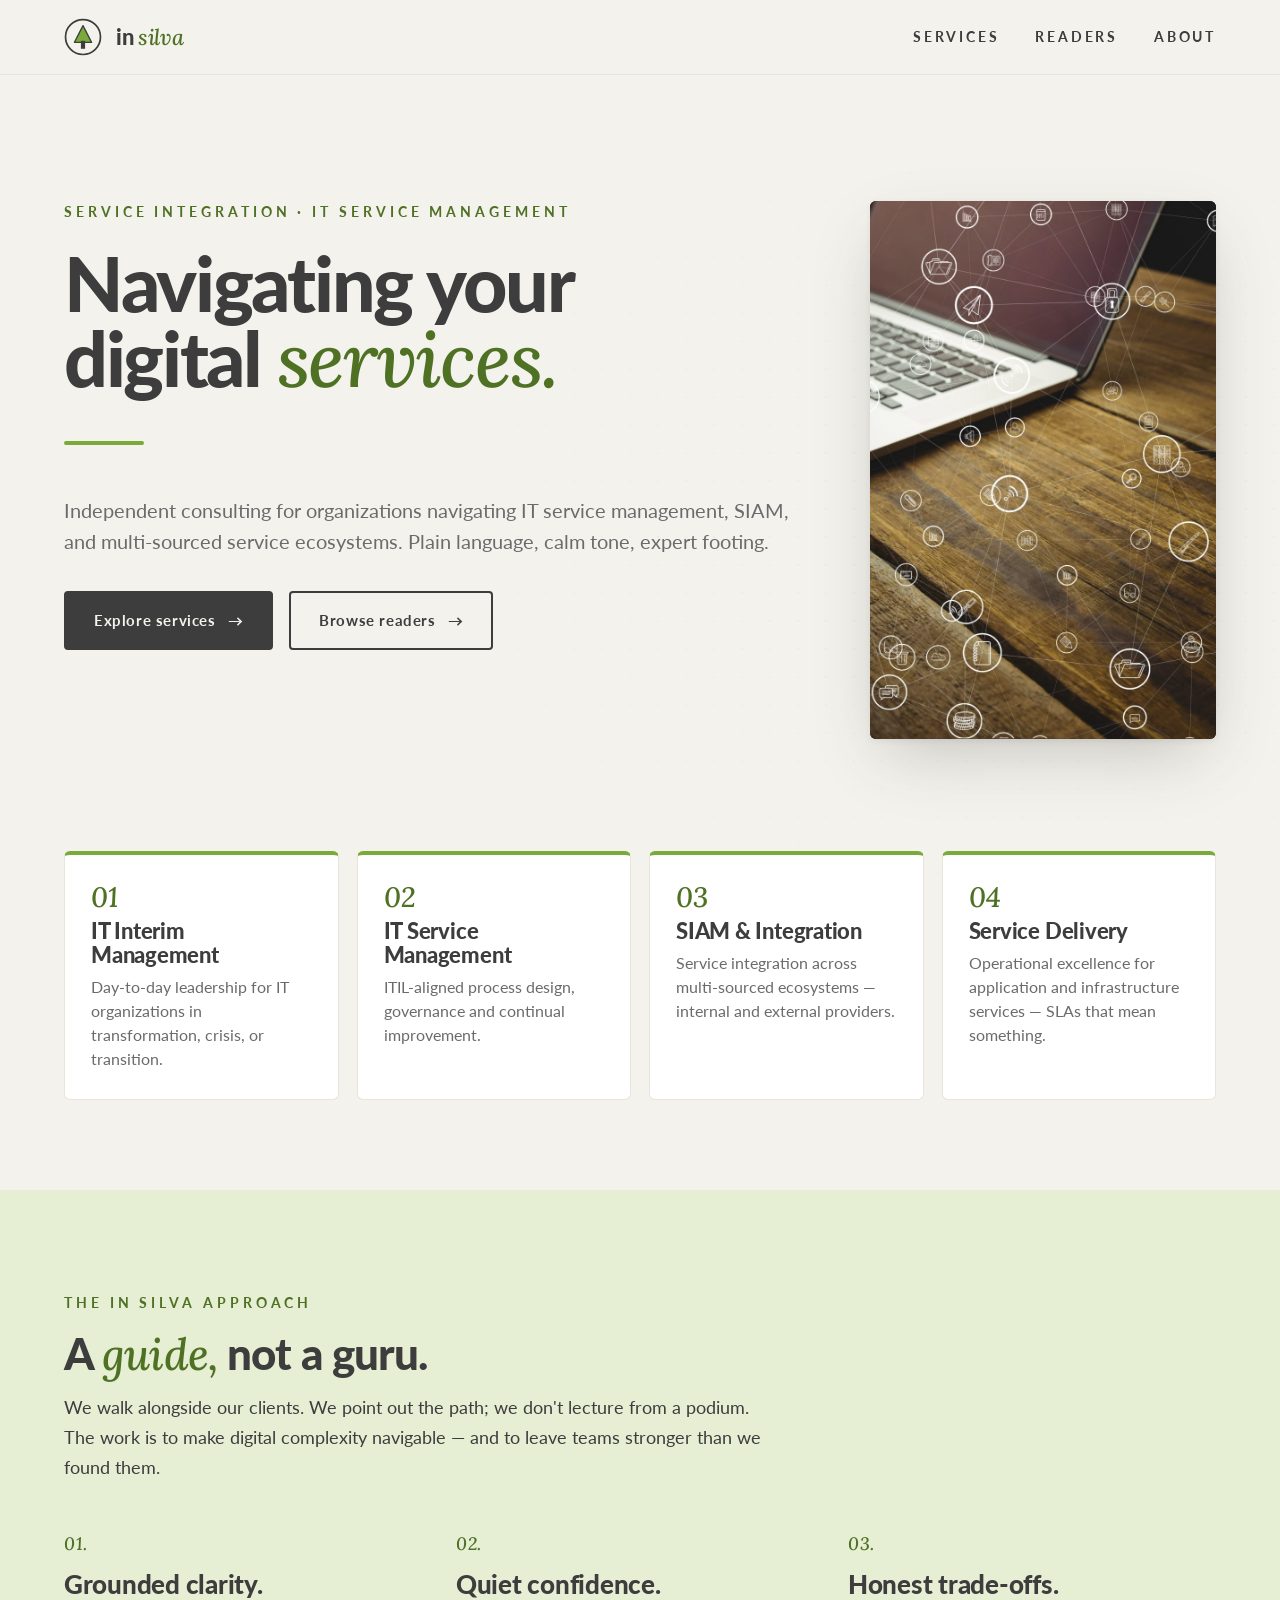
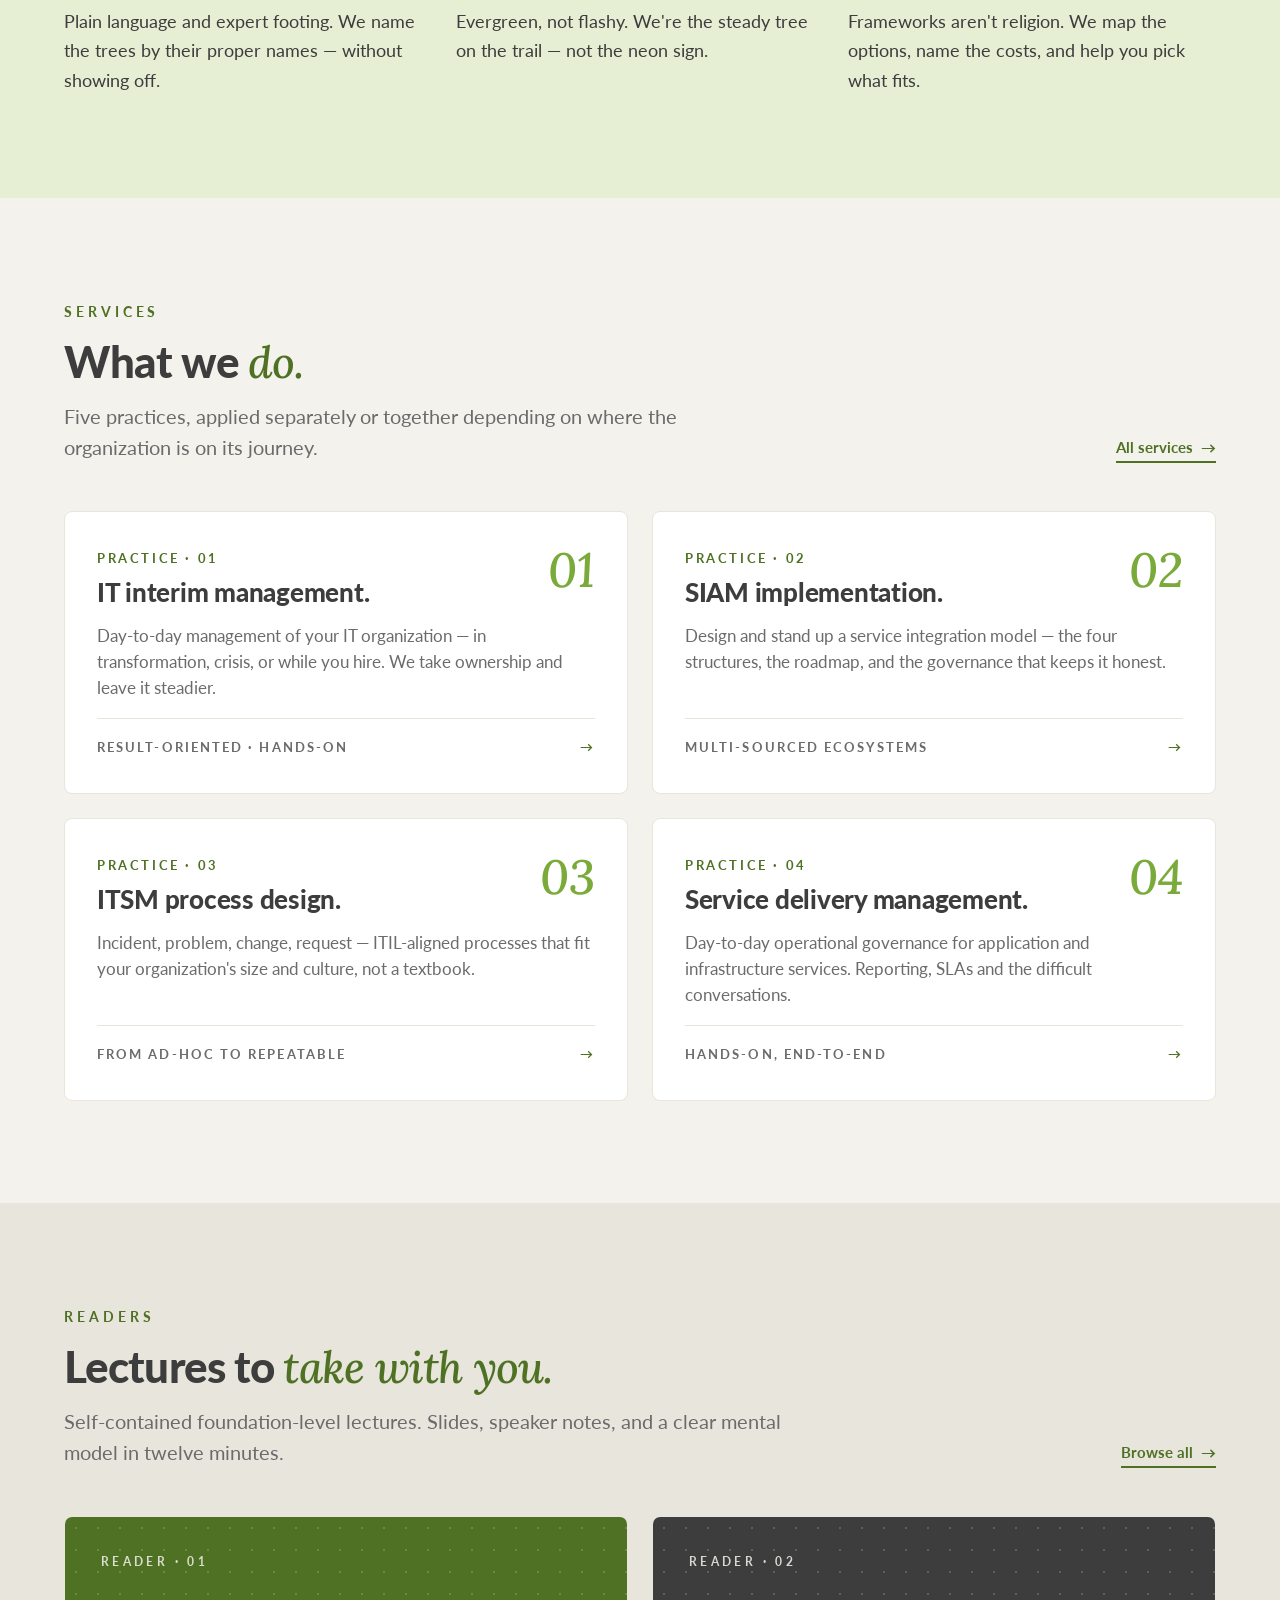
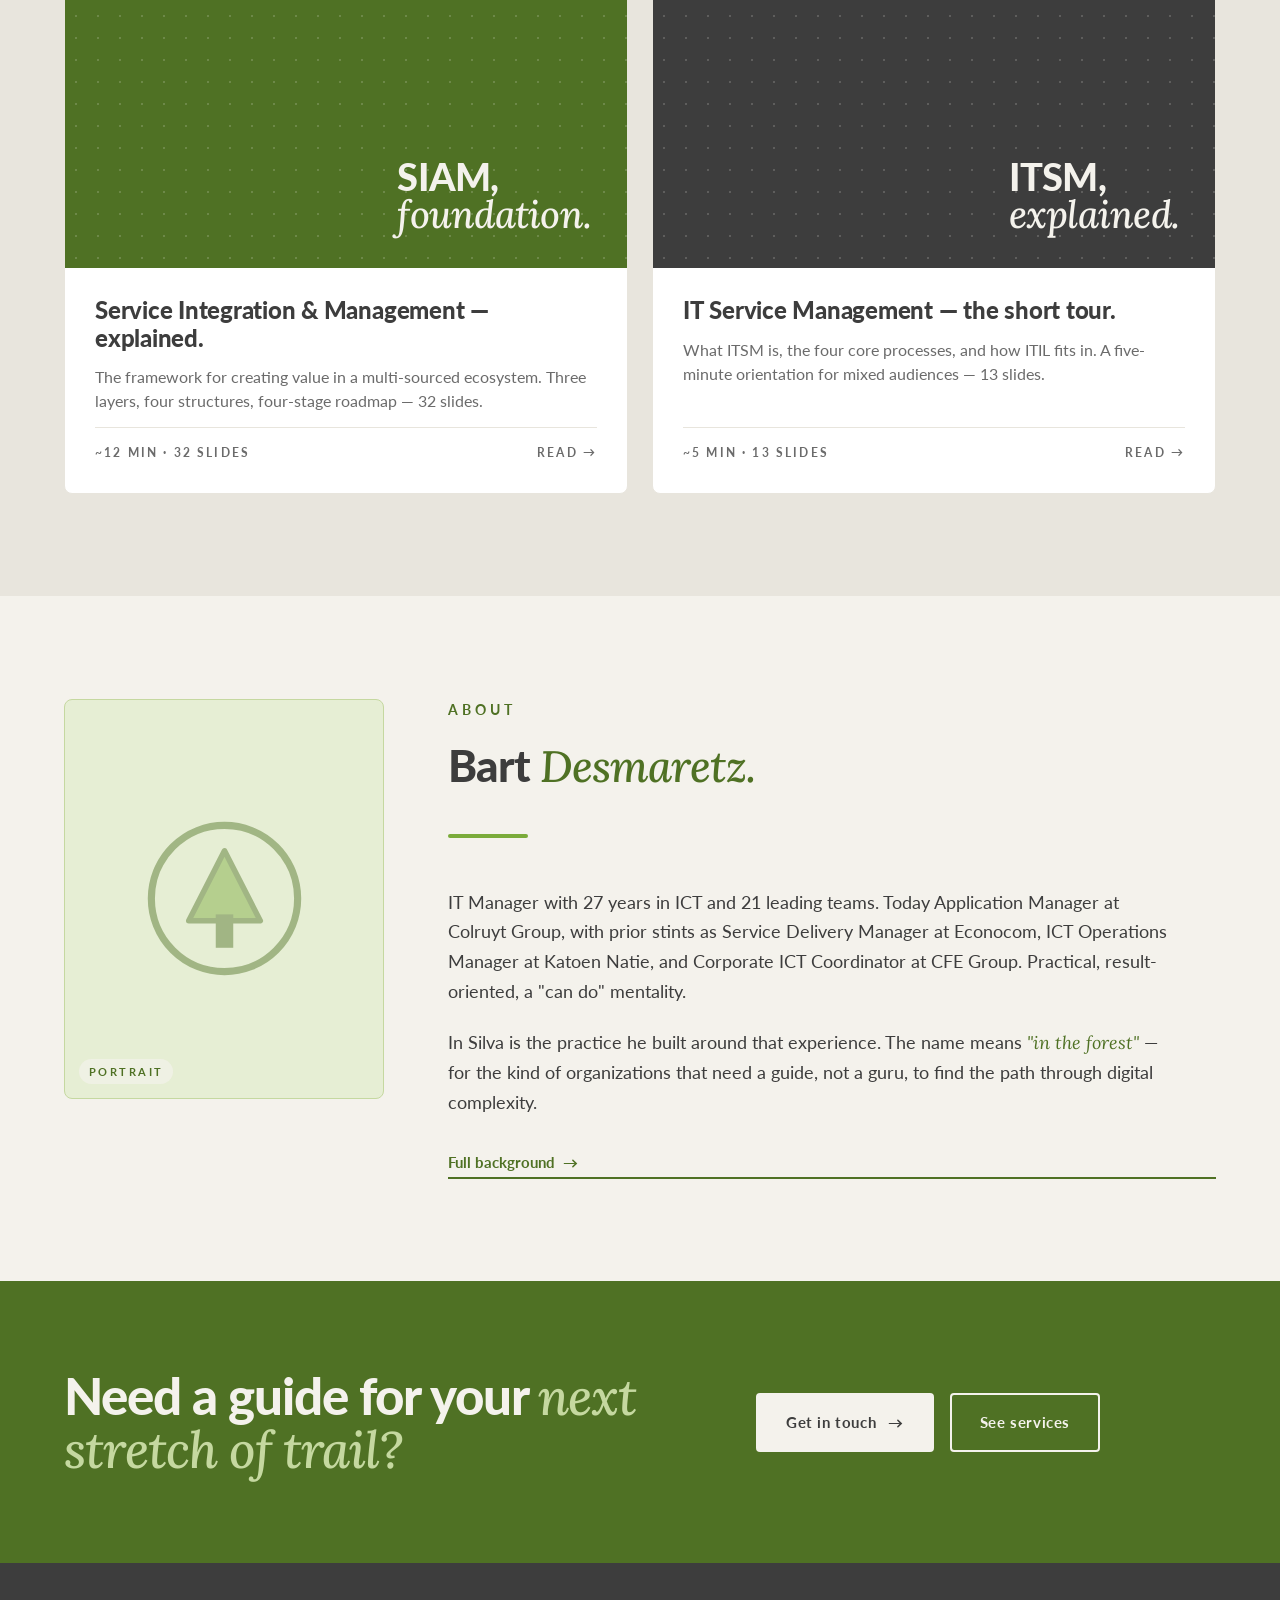
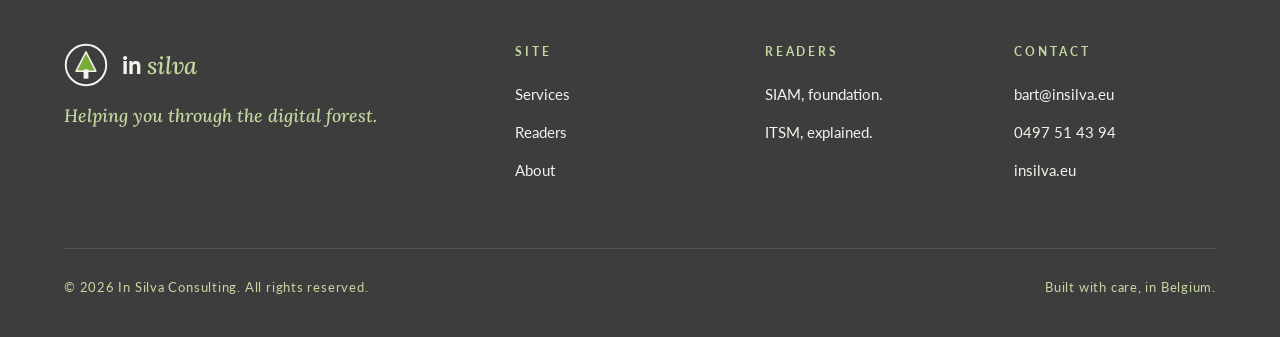
==== index.html @ cba5ab32 "Add files via upload basic release 19052026" ====
<!doctype html>
<html lang="en">
<head>
<meta charset="utf-8" />
<title>In Silva Consulting — Through the digital forest.</title>
<meta name="viewport" content="width=device-width, initial-scale=1" />
<meta name="description" content="In Silva Consulting — independent consulting for IT service management, SIAM, and multi-sourced service ecosystems." />
<link rel="preconnect" href="https://fonts.googleapis.com">
<link rel="preconnect" href="https://fonts.gstatic.com" crossorigin>
<link href="https://fonts.googleapis.com/css2?family=Lato:ital,wght@0,300;0,400;0,700;0,900;1,400;1,700&family=Lora:ital,wght@0,400;0,500;0,600;1,400;1,500&display=swap" rel="stylesheet">
<link rel="stylesheet" href="site.css">
</head>
<body>

<!-- ───────── NAV ───────── -->
<nav class="nav">
  <div class="nav__inner">
    <a class="nav__brand" href="index.html">
      <svg class="nav__mark" viewBox="0 0 200 200" aria-hidden="true">
        <circle cx="100" cy="100" r="92" fill="none" stroke="currentColor" stroke-width="9"/>
        <polygon points="100,40 145,128 55,128" fill="#7AAB3A" stroke="currentColor" stroke-width="7" stroke-linejoin="round"/>
        <rect x="89" y="120" width="22" height="42" fill="currentColor"/>
      </svg>
      <div class="nav__name">in <em>silva</em></div>
    </a>
    <div class="nav__menu">
      <a href="services.html">Services</a>
      <a href="readers.html">Readers</a>
      <a href="about.html">About</a>
    </div>
  </div>
</nav>

<!-- ───────── HERO ───────── -->
<header class="hero hero--dot">
  <div class="hero__inner">
    <div class="hero__lead">
      <div class="hero__copy">
        <div class="eyebrow">Service Integration · IT Service Management</div>
        <h1 class="display">Navigating your<br/>digital <em>services.</em></h1>
        <div class="rule"></div>
        <p class="lead">Independent consulting for organizations navigating IT service management, SIAM, and multi-sourced service ecosystems. Plain language, calm tone, expert footing.</p>
        <div class="hero__cta">
          <a class="btn" href="services.html">Explore services <span class="arrow">→</span></a>
          <a class="btn btn--ghost" href="readers.html">Browse readers <span class="arrow">→</span></a>
        </div>
      </div>
      <figure class="hero__art" aria-label="A connected web of digital services around a laptop">
        <img src="hero-digital.jpg" alt="A laptop on a wooden desk surrounded by a network of digital service icons" loading="eager" />
      </figure>
    </div>

    <!-- Key competences banner -->
    <div class="competences" aria-label="Key competences">
      <div class="competence">
        <div class="competence__n">01</div>
        <div class="competence__name">IT Interim Management</div>
        <div class="competence__desc">Day-to-day leadership for IT organizations in transformation, crisis, or transition.</div>
      </div>
      <div class="competence">
        <div class="competence__n">02</div>
        <div class="competence__name">IT Service Management</div>
        <div class="competence__desc">ITIL-aligned process design, governance and continual improvement.</div>
      </div>
      <div class="competence">
        <div class="competence__n">03</div>
        <div class="competence__name">SIAM &amp; Integration</div>
        <div class="competence__desc">Service integration across multi-sourced ecosystems — internal and external providers.</div>
      </div>
      <div class="competence">
        <div class="competence__n">04</div>
        <div class="competence__name">Service Delivery</div>
        <div class="competence__desc">Operational excellence for application and infrastructure services — SLAs that mean something.</div>
      </div>
    </div>
  </div>
</header>

<!-- ───────── ESSENCE ───────── -->
<section class="section section--mist">
  <div class="wrap">
    <div class="section__head">
      <div class="section__head-text">
        <div class="eyebrow">The In Silva approach</div>
        <h2 class="title">A <em>guide,</em> not a guru.</h2>
        <p class="body">We walk alongside our clients. We point out the path; we don't lecture from a podium. The work is to make digital complexity navigable — and to leave teams stronger than we found them.</p>
      </div>
    </div>
    <div class="grid-3">
      <div>
        <div class="section-num">01.</div>
        <h3 class="card__title" style="margin-top: 12px;">Grounded clarity.</h3>
        <p class="body" style="margin-top: 8px;">Plain language and expert footing. We name the trees by their proper names — without showing off.</p>
      </div>
      <div>
        <div class="section-num">02.</div>
        <h3 class="card__title" style="margin-top: 12px;">Quiet confidence.</h3>
        <p class="body" style="margin-top: 8px;">Evergreen, not flashy. We're the steady tree on the trail — not the neon sign.</p>
      </div>
      <div>
        <div class="section-num">03.</div>
        <h3 class="card__title" style="margin-top: 12px;">Honest trade-offs.</h3>
        <p class="body" style="margin-top: 8px;">Frameworks aren't religion. We map the options, name the costs, and help you pick what fits.</p>
      </div>
    </div>
  </div>
</section>

<!-- ───────── SERVICES PREVIEW ───────── -->
<section class="section">
  <div class="wrap">
    <div class="section__head">
      <div class="section__head-text">
        <div class="eyebrow">Services</div>
        <h2 class="title">What we <em>do.</em></h2>
        <p class="lead">Five practices, applied separately or together depending on where the organization is on its journey.</p>
      </div>
      <a class="text-link" href="services.html">All services <span class="arrow">→</span></a>
    </div>
    <div class="grid-2">
      <a class="card" href="services.html#interim">
        <div class="card__top">
          <div>
            <div class="card__kicker">Practice · 01</div>
            <h3 class="card__title" style="margin-top: 10px;">IT interim management.</h3>
          </div>
          <div class="card__num">01</div>
        </div>
        <p class="card__body">Day-to-day management of your IT organization — in transformation, crisis, or while you hire. We take ownership and leave it steadier.</p>
        <div class="card__meta">Result-oriented · hands-on <span class="arrow">→</span></div>
      </a>
      <a class="card" href="services.html#siam">
        <div class="card__top">
          <div>
            <div class="card__kicker">Practice · 02</div>
            <h3 class="card__title" style="margin-top: 10px;">SIAM implementation.</h3>
          </div>
          <div class="card__num">02</div>
        </div>
        <p class="card__body">Design and stand up a service integration model — the four structures, the roadmap, and the governance that keeps it honest.</p>
        <div class="card__meta">Multi-sourced ecosystems <span class="arrow">→</span></div>
      </a>
      <a class="card" href="services.html#itsm">
        <div class="card__top">
          <div>
            <div class="card__kicker">Practice · 03</div>
            <h3 class="card__title" style="margin-top: 10px;">ITSM process design.</h3>
          </div>
          <div class="card__num">03</div>
        </div>
        <p class="card__body">Incident, problem, change, request — ITIL-aligned processes that fit your organization's size and culture, not a textbook.</p>
        <div class="card__meta">From ad-hoc to repeatable <span class="arrow">→</span></div>
      </a>
      <a class="card" href="services.html#delivery">
        <div class="card__top">
          <div>
            <div class="card__kicker">Practice · 04</div>
            <h3 class="card__title" style="margin-top: 10px;">Service delivery management.</h3>
          </div>
          <div class="card__num">04</div>
        </div>
        <p class="card__body">Day-to-day operational governance for application and infrastructure services. Reporting, SLAs and the difficult conversations.</p>
        <div class="card__meta">Hands-on, end-to-end <span class="arrow">→</span></div>
      </a>
    </div>
  </div>
</section>

<!-- ───────── READERS PREVIEW ───────── -->
<section class="section section--paper-deep">
  <div class="wrap">
    <div class="section__head">
      <div class="section__head-text">
        <div class="eyebrow">Readers</div>
        <h2 class="title">Lectures to <em>take with you.</em></h2>
        <p class="lead">Self-contained foundation-level lectures. Slides, speaker notes, and a clear mental model in twelve minutes.</p>
      </div>
      <a class="text-link" href="readers.html">Browse all <span class="arrow">→</span></a>
    </div>
    <div class="grid-2">
      <a class="reader" href="reader.html?id=siam-foundation">
        <div class="reader__cover reader__cover--green reader__cover--dot">
          <div class="reader__cover-inner">
            <div class="reader__cover-kicker">Reader · 01</div>
            <h3>SIAM,<br/><em>foundation.</em></h3>
          </div>
        </div>
        <div class="reader__body">
          <h4>Service Integration &amp; Management — explained.</h4>
          <p>The framework for creating value in a multi-sourced ecosystem. Three layers, four structures, four-stage roadmap — 32 slides.</p>
          <div class="reader__meta"><span>~12 min · 32 slides</span><span>Read →</span></div>
        </div>
      </a>
      <a class="reader" href="reader.html?id=itsm-explained">
        <div class="reader__cover reader__cover--charcoal reader__cover--dot">
          <div class="reader__cover-inner">
            <div class="reader__cover-kicker">Reader · 02</div>
            <h3>ITSM,<br/><em>explained.</em></h3>
          </div>
        </div>
        <div class="reader__body">
          <h4>IT Service Management — the short tour.</h4>
          <p>What ITSM is, the four core processes, and how ITIL fits in. A five-minute orientation for mixed audiences — 13 slides.</p>
          <div class="reader__meta"><span>~5 min · 13 slides</span><span>Read →</span></div>
        </div>
      </a>
    </div>
  </div>
</section>

<!-- ───────── ABOUT PREVIEW ───────── -->
<section class="section">
  <div class="wrap">
    <div class="bio">
      <div class="bio__portrait" aria-hidden="true">
        <svg viewBox="0 0 200 200">
          <circle cx="100" cy="100" r="92" fill="none" stroke="currentColor" stroke-width="9"/>
          <polygon points="100,40 145,128 55,128" fill="#7AAB3A" stroke="currentColor" stroke-width="7" stroke-linejoin="round"/>
          <rect x="89" y="120" width="22" height="42" fill="currentColor"/>
        </svg>
      </div>
      <div class="bio__body">
        <div class="eyebrow">About</div>
        <h2 class="title">Bart <em>Desmaretz.</em></h2>
        <div class="rule"></div>
        <p>IT Manager with 27 years in ICT and 21 leading teams. Today Application Manager at Colruyt Group, with prior stints as Service Delivery Manager at Econocom, ICT Operations Manager at Katoen Natie, and Corporate ICT Coordinator at CFE Group. Practical, result-oriented, a "can do" mentality.</p>
        <p>In Silva is the practice he built around that experience. The name means <em style="font-family:var(--serif);font-style:italic;color:var(--green-deep);">"in the forest"</em> — for the kind of organizations that need a guide, not a guru, to find the path through digital complexity.</p>
        <a class="text-link" href="about.html" style="margin-top: 12px;">Full background <span class="arrow">→</span></a>
      </div>
    </div>
  </div>
</section>

<!-- ───────── CTA STRIP ───────── -->
<section class="cta-strip">
  <div class="cta-strip__inner">
    <h2>Need a guide for your <em>next stretch of trail?</em></h2>
    <div class="cta-strip__actions">
      <a class="btn" href="mailto:bart@insilva.eu">Get in touch <span class="arrow">→</span></a>
      <a class="btn btn--ghost" href="services.html">See services</a>
    </div>
  </div>
</section>

<!-- ───────── FOOTER ───────── -->
<footer class="footer">
  <div class="wrap">
    <div class="footer__top">
      <div class="footer__brand">
        <div class="footer__brand-mark">
          <svg viewBox="0 0 200 200" aria-hidden="true">
            <circle cx="100" cy="100" r="92" fill="none" stroke="currentColor" stroke-width="9"/>
            <polygon points="100,40 145,128 55,128" fill="#7AAB3A" stroke="currentColor" stroke-width="7" stroke-linejoin="round"/>
            <rect x="89" y="120" width="22" height="42" fill="currentColor"/>
          </svg>
          <div class="footer__brand-name">in <em>silva</em></div>
        </div>
        <p class="footer__tagline">Helping you through the digital forest.</p>
      </div>
      <div>
        <h4>Site</h4>
        <ul>
          <li><a href="services.html">Services</a></li>
          <li><a href="readers.html">Readers</a></li>
          <li><a href="about.html">About</a></li>
        </ul>
      </div>
      <div>
        <h4>Readers</h4>
        <ul>
          <li><a href="reader.html?id=siam-foundation">SIAM, foundation.</a></li>
          <li><a href="reader.html?id=itsm-explained">ITSM, explained.</a></li>
        </ul>
      </div>
      <div>
        <h4>Contact</h4>
        <ul>
          <li><a href="mailto:bart@insilva.eu">bart@insilva.eu</a></li>
          <li><a href="tel:+32497514394">0497 51 43 94</a></li>
          <li><a href="https://insilva.eu">insilva.eu</a></li>
        </ul>
      </div>
    </div>
    <div class="footer__bottom">
      <div>© 2026 In Silva Consulting. All rights reserved.</div>
      <div>Built with care, in Belgium.</div>
    </div>
  </div>
</footer>

<script>
  // mark active nav link
  (function(){
    const path = location.pathname.split('/').pop() || 'index.html';
    document.querySelectorAll('.nav__menu a').forEach(a => {
      if (a.getAttribute('href') === path) a.classList.add('is-active');
    });
  })();
</script>

</body>
</html>
---- site.css ----
/* ─────────────────────────────────────────────────────────
   In Silva Consulting · site styles
   Shared across index.html, services.html, readers.html, about.html
   ───────────────────────────────────────────────────────── */

:root {
  --green:        #7AAB3A;
  --green-deep:   #4F7124;
  --green-soft:   #C5D8A0;
  --green-mist:   #E6EED4;
  --charcoal:     #3D3D3D;
  --charcoal-2:   #6B6B6B;
  --paper:        #F4F2EC;
  --paper-deep:   #E8E5DD;
  --white:        #FFFFFF;
  --red:          #B73E2E;

  --sans: 'Lato', system-ui, -apple-system, sans-serif;
  --serif: 'Lora', Georgia, serif;

  --max:    1320px;
  --pad-x:  clamp(24px, 5vw, 80px);
}

* { box-sizing: border-box; }
html { scroll-behavior: smooth; }
body {
  margin: 0;
  font-family: var(--sans);
  color: var(--charcoal);
  background: var(--paper);
  font-size: 18px;
  line-height: 1.55;
  -webkit-font-smoothing: antialiased;
  text-rendering: optimizeLegibility;
}
h1, h2, h3, h4, p, ul { margin: 0; padding: 0; }
ul { list-style: none; }
a { color: var(--green-deep); text-decoration: none; transition: color 0.2s; }
a:hover { color: var(--green); }
img { max-width: 100%; height: auto; }

/* ── Layout helpers ──────────────────────────────────── */
.wrap {
  max-width: var(--max);
  margin: 0 auto;
  padding: 0 var(--pad-x);
}
.section { padding: clamp(60px, 8vw, 120px) 0; }
.section--paper-deep { background: var(--paper-deep); }
.section--mist { background: var(--green-mist); }
.section--charcoal { background: var(--charcoal); color: var(--paper); }
.section--green { background: var(--green-deep); color: var(--paper); }
.section--charcoal a, .section--green a { color: var(--green-soft); }
.section--charcoal a:hover, .section--green a:hover { color: var(--white); }

/* ── Navigation ──────────────────────────────────────── */
.nav {
  position: sticky;
  top: 0;
  z-index: 100;
  background: rgba(244, 242, 236, 0.92);
  backdrop-filter: saturate(140%) blur(12px);
  -webkit-backdrop-filter: saturate(140%) blur(12px);
  border-bottom: 1px solid var(--paper-deep);
}
.nav__inner {
  max-width: var(--max);
  margin: 0 auto;
  padding: 18px var(--pad-x);
  display: flex;
  align-items: center;
  justify-content: space-between;
  gap: 32px;
}
.nav__brand {
  display: flex;
  align-items: center;
  gap: 14px;
  color: var(--charcoal);
}
.nav__brand:hover { color: var(--charcoal); }
.nav__mark { width: 38px; height: 38px; flex: none; color: var(--charcoal); }
.nav__name {
  font-size: 22px;
  font-weight: 900;
  letter-spacing: -0.015em;
  line-height: 1;
}
.nav__name em {
  font-family: var(--serif);
  font-style: italic;
  font-weight: 500;
  color: var(--green-deep);
}
.nav__menu {
  display: flex;
  gap: 36px;
  align-items: center;
}
.nav__menu a {
  font-size: 14px;
  font-weight: 700;
  letter-spacing: 0.2em;
  text-transform: uppercase;
  color: var(--charcoal);
  position: relative;
  padding: 6px 0;
}
.nav__menu a:hover { color: var(--green-deep); }
.nav__menu a.is-active::after {
  content: '';
  position: absolute;
  left: 0; right: 0; bottom: 0;
  height: 2px;
  background: var(--green);
}

/* Mobile nav */
@media (max-width: 760px) {
  .nav__menu { gap: 18px; }
  .nav__menu a { font-size: 12px; letter-spacing: 0.15em; }
  .nav__name { font-size: 18px; }
}
@media (max-width: 460px) {
  .nav__inner { padding: 14px var(--pad-x); gap: 16px; }
  .nav__menu { gap: 14px; }
  .nav__menu a { font-size: 11px; letter-spacing: 0.12em; padding: 4px 0; }
  .nav__mark { width: 30px; height: 30px; }
  .nav__brand { gap: 10px; }
  .nav__name { font-size: 15px; }
}

/* General small-screen tightening */
@media (max-width: 560px) {
  :root { --pad-x: 20px; }
  .section { padding: 56px 0; }
  .page-head { padding: 64px 0 36px; }
  .hero { padding: 64px 0 56px; }
  .section__head { margin-bottom: 32px; gap: 18px; }
  .grid-2, .grid-3, .grid-4 { gap: 18px; }
  .competences { margin-top: 36px; }
  .competence { padding: 22px 20px; }
  .competence__name { font-size: 20px; }
  .card { padding: 26px 22px; }
  .card__title { font-size: 22px; }
  .reader__cover { padding: 24px; }
  .reader__cover h3 { font-size: 30px; }
  .reader__body { padding: 22px; }
  .reader__body h4 { font-size: 20px; }
  .footer { padding: 56px 0 32px; }
  .footer__top { gap: 28px; margin-bottom: 40px; }
  .cta-strip__inner { gap: 28px; }
  .service-row { padding: 28px 0; gap: 16px; }
  .service-row__num { font-size: 44px; }
  .service-row h3 { font-size: 24px; }
  .service-row p { font-size: 16px; }
  .service-row ul li { font-size: 14px; }
  .career li { padding: 24px 0; }
  .career__role { font-size: 20px; }
  .career__date { font-size: 18px; }
  .career li p { font-size: 15px; }
  .cert-list li { font-size: 15px; }
  .chips { gap: 8px; }
  .chip { padding: 8px 14px; font-size: 13px; }
  .fact-list { gap: 18px; }
  .fact dd { font-size: 16px; }
  .btn { padding: 12px 20px; font-size: 14px; }
  .bio { gap: 24px; }
  .bio__portrait { aspect-ratio: 16/10; }
  .bio__body p { font-size: 16px; }
}

/* ── Type ────────────────────────────────────────────── */
.eyebrow {
  font-size: 14px;
  letter-spacing: 0.28em;
  text-transform: uppercase;
  font-weight: 700;
  color: var(--green-deep);
}
.section--charcoal .eyebrow,
.section--green .eyebrow { color: var(--green-soft); }

.display {
  font-family: var(--sans);
  font-size: clamp(40px, 6vw, 88px);
  font-weight: 900;
  line-height: 0.98;
  letter-spacing: -0.03em;
  color: var(--charcoal);
}
.section--charcoal .display,
.section--green .display { color: var(--paper); }
.display em {
  font-family: var(--serif);
  font-style: italic;
  font-weight: 500;
  color: var(--green-deep);
  letter-spacing: -0.015em;
}
.section--charcoal .display em,
.section--green .display em { color: var(--green-soft); }

.title {
  font-size: clamp(30px, 3.6vw, 44px);
  font-weight: 900;
  line-height: 1.05;
  letter-spacing: -0.02em;
  color: var(--charcoal);
}
.title em {
  font-family: var(--serif);
  font-style: italic;
  font-weight: 500;
  color: var(--green-deep);
}
.section--charcoal .title,
.section--green .title { color: var(--paper); }
.section--charcoal .title em,
.section--green .title em { color: var(--green-soft); }

.lead {
  font-size: clamp(20px, 1.6vw, 26px);
  line-height: 1.5;
  color: var(--charcoal-2);
  max-width: 780px;
  font-weight: 400;
}
.section--charcoal .lead,
.section--green .lead { color: var(--green-soft); }

.body {
  font-size: 18px;
  line-height: 1.65;
  max-width: 700px;
  color: var(--charcoal);
}

.quote {
  font-family: var(--serif);
  font-style: italic;
  font-weight: 500;
  font-size: clamp(24px, 2.4vw, 36px);
  line-height: 1.32;
  color: var(--green-deep);
  max-width: 880px;
}
.section--charcoal .quote,
.section--green .quote { color: var(--green-soft); }

.rule {
  width: 80px;
  height: 4px;
  background: var(--green);
  border-radius: 999px;
  margin: 22px 0 28px;
}
.section--charcoal .rule,
.section--green .rule { background: var(--green-soft); }

.section-num {
  font-family: var(--serif);
  font-style: italic;
  font-weight: 500;
  font-size: 18px;
  color: var(--green-deep);
  letter-spacing: 0.04em;
}

/* ── Buttons & links ─────────────────────────────────── */
.btn {
  display: inline-flex;
  align-items: center;
  gap: 12px;
  padding: 16px 28px;
  background: var(--charcoal);
  color: var(--paper);
  border-radius: 4px;
  font-weight: 700;
  font-size: 15px;
  letter-spacing: 0.04em;
  border: 2px solid var(--charcoal);
  transition: all 0.18s;
  cursor: pointer;
}
.btn:hover {
  background: var(--green-deep);
  border-color: var(--green-deep);
  color: var(--paper);
}
.btn--ghost {
  background: transparent;
  color: var(--charcoal);
}
.btn--ghost:hover {
  background: var(--charcoal);
  color: var(--paper);
}
.btn--green {
  background: var(--green);
  border-color: var(--green);
}
.btn--green:hover {
  background: var(--green-deep);
  border-color: var(--green-deep);
}
.btn .arrow { display: inline-block; transition: transform 0.18s; }
.btn:hover .arrow { transform: translateX(4px); }

.text-link {
  display: inline-flex;
  align-items: center;
  gap: 8px;
  font-weight: 700;
  font-size: 15px;
  color: var(--green-deep);
  border-bottom: 2px solid currentColor;
  padding-bottom: 2px;
}
.text-link:hover { color: var(--green); }
.text-link .arrow { transition: transform 0.18s; }
.text-link:hover .arrow { transform: translateX(4px); }

/* ── Hero ────────────────────────────────────────────── */
.hero {
  position: relative;
  padding: clamp(80px, 14vh, 160px) 0 clamp(60px, 10vh, 120px);
  overflow: hidden;
}
.hero--dot::before {
  content: '';
  position: absolute;
  inset: 0;
  background-image: radial-gradient(circle, var(--paper-deep) 1.4px, transparent 1.4px);
  background-size: 28px 28px;
  -webkit-mask-image: radial-gradient(ellipse at 80% 40%, black 10%, transparent 65%);
          mask-image: radial-gradient(ellipse at 80% 40%, black 10%, transparent 65%);
  opacity: 0.5;
  pointer-events: none;
}
.hero__inner {
  position: relative;
  max-width: var(--max);
  margin: 0 auto;
  padding: 0 var(--pad-x);
  display: grid;
  grid-template-columns: 1fr;
  gap: 56px;
  align-items: center;
}
.hero__lead {
  display: grid;
  grid-template-columns: minmax(0, 1fr) clamp(280px, 30%, 380px);
  gap: clamp(40px, 5vw, 80px);
  align-items: stretch;
}
@media (max-width: 800px) {
  .hero__lead { grid-template-columns: 1fr; gap: 32px; }
}
.hero__copy { max-width: 880px; display: flex; flex-direction: column; gap: 22px; }
.hero__cta { display: flex; flex-wrap: wrap; gap: 16px; margin-top: 12px; }

.hero__art {
  position: relative;
  border-radius: 6px;
  overflow: hidden;
  background: #2a2622;
  aspect-ratio: 9 / 14;
  width: 100%;
  min-width: 0;
  max-width: 100%;
  box-shadow: 0 24px 64px -16px rgba(61, 61, 61, 0.28),
              0 2px 6px rgba(61, 61, 61, 0.08);
  margin: 0;
}
@media (max-width: 800px) {
  .hero__art { aspect-ratio: 16 / 11; max-height: 360px; }
}
.hero__art img {
  width: 100%;
  height: 100%;
  object-fit: cover;
  object-position: center;
  display: block;
}
.hero__art__cap {
  position: absolute;
  bottom: 14px;
  left: 14px;
  padding: 7px 12px;
  background: rgba(244, 242, 236, 0.92);
  font-size: 11px;
  letter-spacing: 0.16em;
  text-transform: uppercase;
  font-weight: 700;
  color: var(--charcoal-2);
  border-radius: 3px;
  backdrop-filter: blur(4px);
  -webkit-backdrop-filter: blur(4px);
  pointer-events: none;
}
.hero__art__cap em {
  font-family: var(--serif); font-style: italic; font-weight: 500;
  color: var(--green-deep); text-transform: none; letter-spacing: 0;
}

/* ── Competence pills (hero banner sub) ──────────────── */
.competences {
  display: grid;
  grid-template-columns: repeat(auto-fit, minmax(min(100%, 220px), 1fr));
  gap: 18px;
  margin-top: 56px;
  width: 100%;
  max-width: var(--max);
}
.competence {
  background: var(--white);
  border: 1px solid var(--paper-deep);
  border-top: 4px solid var(--green);
  border-radius: 6px;
  padding: 28px 26px;
  display: flex;
  flex-direction: column;
  gap: 8px;
  transition: transform 0.18s, box-shadow 0.18s;
}
.competence:hover {
  transform: translateY(-2px);
  box-shadow: 0 8px 24px rgba(61, 61, 61, 0.08);
}
.competence__n {
  font-family: var(--serif);
  font-style: italic;
  font-weight: 500;
  font-size: 28px;
  color: var(--green-deep);
  line-height: 1;
}
.competence__name {
  font-size: 22px;
  font-weight: 900;
  letter-spacing: -0.01em;
  line-height: 1.1;
  color: var(--charcoal);
}
.competence__desc {
  font-size: 16px;
  color: var(--charcoal-2);
  line-height: 1.5;
}

/* ── Generic content card ────────────────────────────── */
.card {
  background: var(--white);
  border: 1px solid var(--paper-deep);
  border-radius: 8px;
  padding: 36px 32px;
  display: flex;
  flex-direction: column;
  gap: 16px;
  transition: transform 0.18s, box-shadow 0.18s, border-color 0.18s;
  position: relative;
}
a.card { color: inherit; }
.card:hover {
  transform: translateY(-3px);
  box-shadow: 0 14px 32px rgba(61,61,61,0.08);
  border-color: var(--green-soft);
}
.card__top { display: flex; justify-content: space-between; align-items: flex-start; gap: 16px; }
.card__num {
  font-family: var(--serif);
  font-style: italic;
  font-weight: 500;
  font-size: 48px;
  line-height: 0.9;
  color: var(--green);
}
.card__kicker {
  font-size: 13px;
  font-weight: 700;
  letter-spacing: 0.2em;
  text-transform: uppercase;
  color: var(--green-deep);
}
.card__title {
  font-size: 26px;
  font-weight: 900;
  line-height: 1.1;
  letter-spacing: -0.01em;
  color: var(--charcoal);
}
.card__body { font-size: 17px; line-height: 1.55; color: var(--charcoal-2); }
.card__meta {
  margin-top: auto;
  padding-top: 18px;
  border-top: 1px solid var(--paper-deep);
  font-size: 13px;
  letter-spacing: 0.16em;
  text-transform: uppercase;
  color: var(--charcoal-2);
  font-weight: 700;
  display: flex;
  justify-content: space-between;
  align-items: center;
}
.card__meta .arrow { color: var(--green-deep); transition: transform 0.18s; }
.card:hover .card__meta .arrow { transform: translateX(4px); }

/* ── Reader card (decks) ─────────────────────────────── */
.reader {
  background: var(--white);
  border: 1px solid var(--paper-deep);
  border-radius: 8px;
  overflow: hidden;
  display: flex;
  flex-direction: column;
  transition: transform 0.18s, box-shadow 0.18s, border-color 0.18s;
  color: inherit;
}
.reader:hover {
  transform: translateY(-3px);
  box-shadow: 0 14px 32px rgba(61,61,61,0.08);
  border-color: var(--green-soft);
}
.reader__cover {
  aspect-ratio: 16 / 10;
  position: relative;
  overflow: hidden;
  display: flex;
  align-items: center;
  justify-content: center;
  padding: 36px;
}
.reader__cover--green { background: var(--green-deep); color: var(--paper); }
.reader__cover--charcoal { background: var(--charcoal); color: var(--paper); }
.reader__cover--mist { background: var(--green-mist); color: var(--charcoal); }
.reader__cover h3 {
  font-size: clamp(28px, 3vw, 44px);
  font-weight: 900;
  line-height: 0.95;
  letter-spacing: -0.02em;
  text-align: left;
  align-self: flex-end;
}
.reader__cover h3 em {
  font-family: var(--serif);
  font-style: italic;
  font-weight: 500;
}
.reader__cover-inner {
  position: relative;
  z-index: 1;
  width: 100%;
  height: 100%;
  display: flex;
  flex-direction: column;
  justify-content: space-between;
}
.reader__cover-kicker {
  font-size: 12px;
  font-weight: 700;
  letter-spacing: 0.28em;
  text-transform: uppercase;
  opacity: 0.85;
}
.reader__cover--dot::before {
  content: '';
  position: absolute;
  inset: 0;
  background-image: radial-gradient(circle, rgba(244,242,236,0.18) 1.4px, transparent 1.4px);
  background-size: 22px 22px;
  pointer-events: none;
}
.reader__body {
  padding: 28px 30px 30px;
  display: flex;
  flex-direction: column;
  gap: 14px;
  flex: 1;
}
.reader__body h4 {
  font-size: 24px;
  font-weight: 900;
  letter-spacing: -0.01em;
  line-height: 1.15;
  color: var(--charcoal);
}
.reader__body p {
  font-size: 16px;
  line-height: 1.5;
  color: var(--charcoal-2);
}
.reader__meta {
  margin-top: auto;
  padding-top: 16px;
  border-top: 1px solid var(--paper-deep);
  font-size: 12px;
  letter-spacing: 0.18em;
  text-transform: uppercase;
  font-weight: 700;
  color: var(--charcoal-2);
  display: flex;
  justify-content: space-between;
  gap: 12px;
}

/* ── Grids ───────────────────────────────────────────── */
.grid-2 { display: grid; grid-template-columns: repeat(2, 1fr); gap: 24px; }
.grid-3 { display: grid; grid-template-columns: repeat(3, 1fr); gap: 24px; }
.grid-4 { display: grid; grid-template-columns: repeat(4, 1fr); gap: 20px; }
@media (max-width: 1000px) {
  .grid-3 { grid-template-columns: repeat(2, 1fr); }
  .grid-4 { grid-template-columns: repeat(2, 1fr); }
}
@media (max-width: 600px) {
  .grid-2, .grid-3, .grid-4 { grid-template-columns: 1fr; }
}

.section__head {
  display: flex;
  justify-content: space-between;
  align-items: flex-end;
  gap: 32px;
  margin-bottom: 48px;
  flex-wrap: wrap;
}
.section__head-text { max-width: 720px; display: flex; flex-direction: column; gap: 16px; }

/* ── About / bio ─────────────────────────────────────── */
.bio {
  display: grid;
  grid-template-columns: 320px 1fr;
  gap: 64px;
  align-items: start;
}
@media (max-width: 900px) {
  .bio { grid-template-columns: 1fr; gap: 36px; }
}
.bio__portrait {
  aspect-ratio: 4 / 5;
  background: var(--green-mist);
  border-radius: 8px;
  display: flex;
  align-items: center;
  justify-content: center;
  border: 1px solid var(--green-soft);
  position: relative;
  overflow: hidden;
}
.bio__portrait::after {
  content: 'PORTRAIT';
  position: absolute;
  bottom: 14px;
  left: 14px;
  font-size: 11px;
  letter-spacing: 0.22em;
  text-transform: uppercase;
  color: var(--green-deep);
  font-weight: 700;
  background: rgba(244,242,236,0.7);
  padding: 4px 10px;
  border-radius: 999px;
}
.bio__portrait svg { width: 50%; height: 50%; color: var(--green-deep); opacity: 0.45; }

.bio__body { display: flex; flex-direction: column; gap: 22px; }
.bio__body p { font-size: 18px; line-height: 1.65; color: var(--charcoal); max-width: 720px; }

.fact-list { display: grid; grid-template-columns: 1fr 1fr; gap: 28px 36px; margin-top: 12px; }
@media (max-width: 600px) { .fact-list { grid-template-columns: 1fr; } }
.fact { display: flex; flex-direction: column; gap: 4px; }
.fact dt {
  font-size: 12px;
  font-weight: 700;
  letter-spacing: 0.22em;
  text-transform: uppercase;
  color: var(--green-deep);
}
.fact dd { font-size: 18px; color: var(--charcoal); margin: 0; }

/* ── Skills / chips ──────────────────────────────────── */
.chips { display: flex; flex-wrap: wrap; gap: 10px; }
.chip {
  display: inline-block;
  padding: 10px 18px;
  border: 1.5px solid var(--paper-deep);
  border-radius: 999px;
  font-size: 14px;
  font-weight: 700;
  color: var(--charcoal);
  background: var(--white);
  letter-spacing: 0.02em;
}
.chip--green {
  border-color: var(--green);
  color: var(--green-deep);
  background: var(--green-mist);
}

/* ── Career timeline ─────────────────────────────────── */
.career { display: flex; flex-direction: column; margin-top: 16px; }
.career li {
  display: grid;
  grid-template-columns: 220px 1fr;
  gap: 40px;
  padding: 36px 0;
  border-top: 1px solid var(--paper-deep);
  align-items: start;
}
.career li:last-child { border-bottom: 1px solid var(--paper-deep); }
.career__date {
  font-family: var(--serif); font-style: italic; font-weight: 500;
  font-size: 22px; color: var(--green-deep); line-height: 1.2;
}
.career__role {
  font-size: 22px; font-weight: 900;
  letter-spacing: -0.01em; color: var(--charcoal);
  line-height: 1.15;
  margin-bottom: 6px;
}
.career__org {
  font-size: 13px; color: var(--charcoal-2);
  font-weight: 700; letter-spacing: 0.18em;
  text-transform: uppercase; margin-bottom: 12px;
}
.career li p {
  font-size: 16px; line-height: 1.55;
  color: var(--charcoal); max-width: 720px;
}
@media (max-width: 700px) {
  .career li { grid-template-columns: 1fr; gap: 8px; padding: 28px 0; }
}

/* ── Cert list ───────────────────────────────────────── */
.cert-list { display: flex; flex-direction: column; gap: 12px; }
.cert-list li {
  font-size: 16px; line-height: 1.4;
  padding-left: 24px; position: relative;
  color: var(--charcoal);
}
.cert-list li::before {
  content: ""; position: absolute;
  left: 0; top: 7px;
  width: 10px; height: 10px;
  background: var(--green);
  clip-path: polygon(50% 0%, 100% 100%, 0% 100%);
}
.cert-list li strong { display: block; font-weight: 900; color: var(--charcoal); }
.cert-list li span { font-size: 13px; color: var(--charcoal-2); letter-spacing: 0.08em; text-transform: uppercase; }

/* ── Footer ──────────────────────────────────────────── */
.footer {
  background: var(--charcoal);
  color: var(--paper);
  padding: 80px 0 40px;
}
.footer__top {
  display: grid;
  grid-template-columns: 2fr 1fr 1fr 1fr;
  gap: 48px;
  margin-bottom: 64px;
}
@media (max-width: 900px) { .footer__top { grid-template-columns: 1fr 1fr; } }
@media (max-width: 600px) { .footer__top { grid-template-columns: 1fr; gap: 32px; } }
.footer__brand { display: flex; flex-direction: column; gap: 16px; }
.footer__brand-mark { display: flex; align-items: center; gap: 14px; }
.footer__brand-mark svg { width: 44px; height: 44px; color: var(--paper); }
.footer__brand-name {
  font-size: 24px;
  font-weight: 900;
  letter-spacing: -0.01em;
  line-height: 1;
}
.footer__brand-name em {
  font-family: var(--serif);
  font-style: italic;
  font-weight: 500;
  color: var(--green-soft);
}
.footer__tagline {
  font-family: var(--serif);
  font-style: italic;
  font-weight: 500;
  font-size: 18px;
  color: var(--green-soft);
  max-width: 360px;
  line-height: 1.4;
}
.footer h4 {
  font-size: 12px;
  font-weight: 700;
  letter-spacing: 0.24em;
  text-transform: uppercase;
  color: var(--green-soft);
  margin-bottom: 18px;
}
.footer ul { display: flex; flex-direction: column; gap: 10px; }
.footer a { color: var(--paper); font-size: 15px; }
.footer a:hover { color: var(--green); }
.footer__bottom {
  border-top: 1px solid rgba(244,242,236,0.12);
  padding-top: 28px;
  display: flex;
  justify-content: space-between;
  flex-wrap: wrap;
  gap: 12px;
  font-size: 13px;
  letter-spacing: 0.06em;
  color: var(--green-soft);
}

/* ── Page header (sub-pages) ─────────────────────────── */
.page-head {
  padding: clamp(80px, 12vh, 140px) 0 clamp(48px, 6vw, 80px);
  border-bottom: 1px solid var(--paper-deep);
}
.page-head__inner {
  max-width: var(--max);
  margin: 0 auto;
  padding: 0 var(--pad-x);
  display: flex;
  flex-direction: column;
  gap: 22px;
}

/* ── Service detail rows ─────────────────────────────── */
.service-row {
  display: grid;
  grid-template-columns: 80px 1fr;
  gap: 32px;
  padding: 48px 0;
  border-top: 1px solid var(--paper-deep);
}
.service-row:last-child { border-bottom: 1px solid var(--paper-deep); }
.service-row__num {
  font-family: var(--serif);
  font-style: italic;
  font-weight: 500;
  font-size: 72px;
  line-height: 0.9;
  color: var(--green);
}
.service-row__body {
  display: grid;
  grid-template-columns: 1.4fr 1fr;
  gap: 40px;
}
@media (max-width: 800px) {
  .service-row { grid-template-columns: 60px 1fr; gap: 24px; padding: 36px 0; }
  .service-row__num { font-size: 52px; }
  .service-row__body { grid-template-columns: 1fr; }
}
.service-row h3 {
  font-size: clamp(26px, 2.4vw, 36px);
  font-weight: 900;
  letter-spacing: -0.015em;
  line-height: 1.1;
  color: var(--charcoal);
}
.service-row h3 em {
  font-family: var(--serif);
  font-style: italic;
  font-weight: 500;
  color: var(--green-deep);
}
.service-row p {
  font-size: 17px;
  line-height: 1.6;
  color: var(--charcoal-2);
  margin-top: 14px;
}
.service-row ul {
  display: flex; flex-direction: column; gap: 10px;
}
.service-row ul li {
  font-size: 15px;
  line-height: 1.4;
  padding-left: 24px;
  position: relative;
  color: var(--charcoal);
}
.service-row ul li::before {
  content: "";
  position: absolute;
  left: 0; top: 8px;
  width: 10px; height: 10px;
  background: var(--green);
  clip-path: polygon(50% 0%, 100% 100%, 0% 100%);
}

/* ── CTA strip ───────────────────────────────────────── */
.cta-strip {
  background: var(--green-deep);
  color: var(--paper);
  padding: clamp(48px, 7vw, 88px) 0;
}
.cta-strip__inner {
  max-width: var(--max);
  margin: 0 auto;
  padding: 0 var(--pad-x);
  display: grid;
  grid-template-columns: 1.4fr 1fr;
  gap: 48px;
  align-items: center;
}
@media (max-width: 800px) { .cta-strip__inner { grid-template-columns: 1fr; } }
.cta-strip h2 {
  font-size: clamp(32px, 4vw, 56px);
  font-weight: 900;
  line-height: 1.02;
  letter-spacing: -0.02em;
  color: var(--paper);
}
.cta-strip h2 em {
  font-family: var(--serif);
  font-style: italic;
  font-weight: 500;
  color: var(--green-soft);
}
.cta-strip__actions { display: flex; flex-wrap: wrap; gap: 16px; }
.cta-strip .btn { background: var(--paper); border-color: var(--paper); color: var(--charcoal); }
.cta-strip .btn:hover { background: var(--green-soft); border-color: var(--green-soft); color: var(--charcoal); }
.cta-strip .btn--ghost { background: transparent; color: var(--paper); border-color: var(--paper); }
.cta-strip .btn--ghost:hover { background: var(--paper); color: var(--charcoal); }

/* ── Misc ────────────────────────────────────────────── */
.placeholder-note {
  display: inline-flex;
  align-items: center;
  gap: 8px;
  padding: 8px 14px;
  background: rgba(183, 62, 46, 0.08);
  border: 1px dashed var(--red);
  border-radius: 4px;
  color: var(--red);
  font-size: 12px;
  font-weight: 700;
  letter-spacing: 0.08em;
  text-transform: uppercase;
}
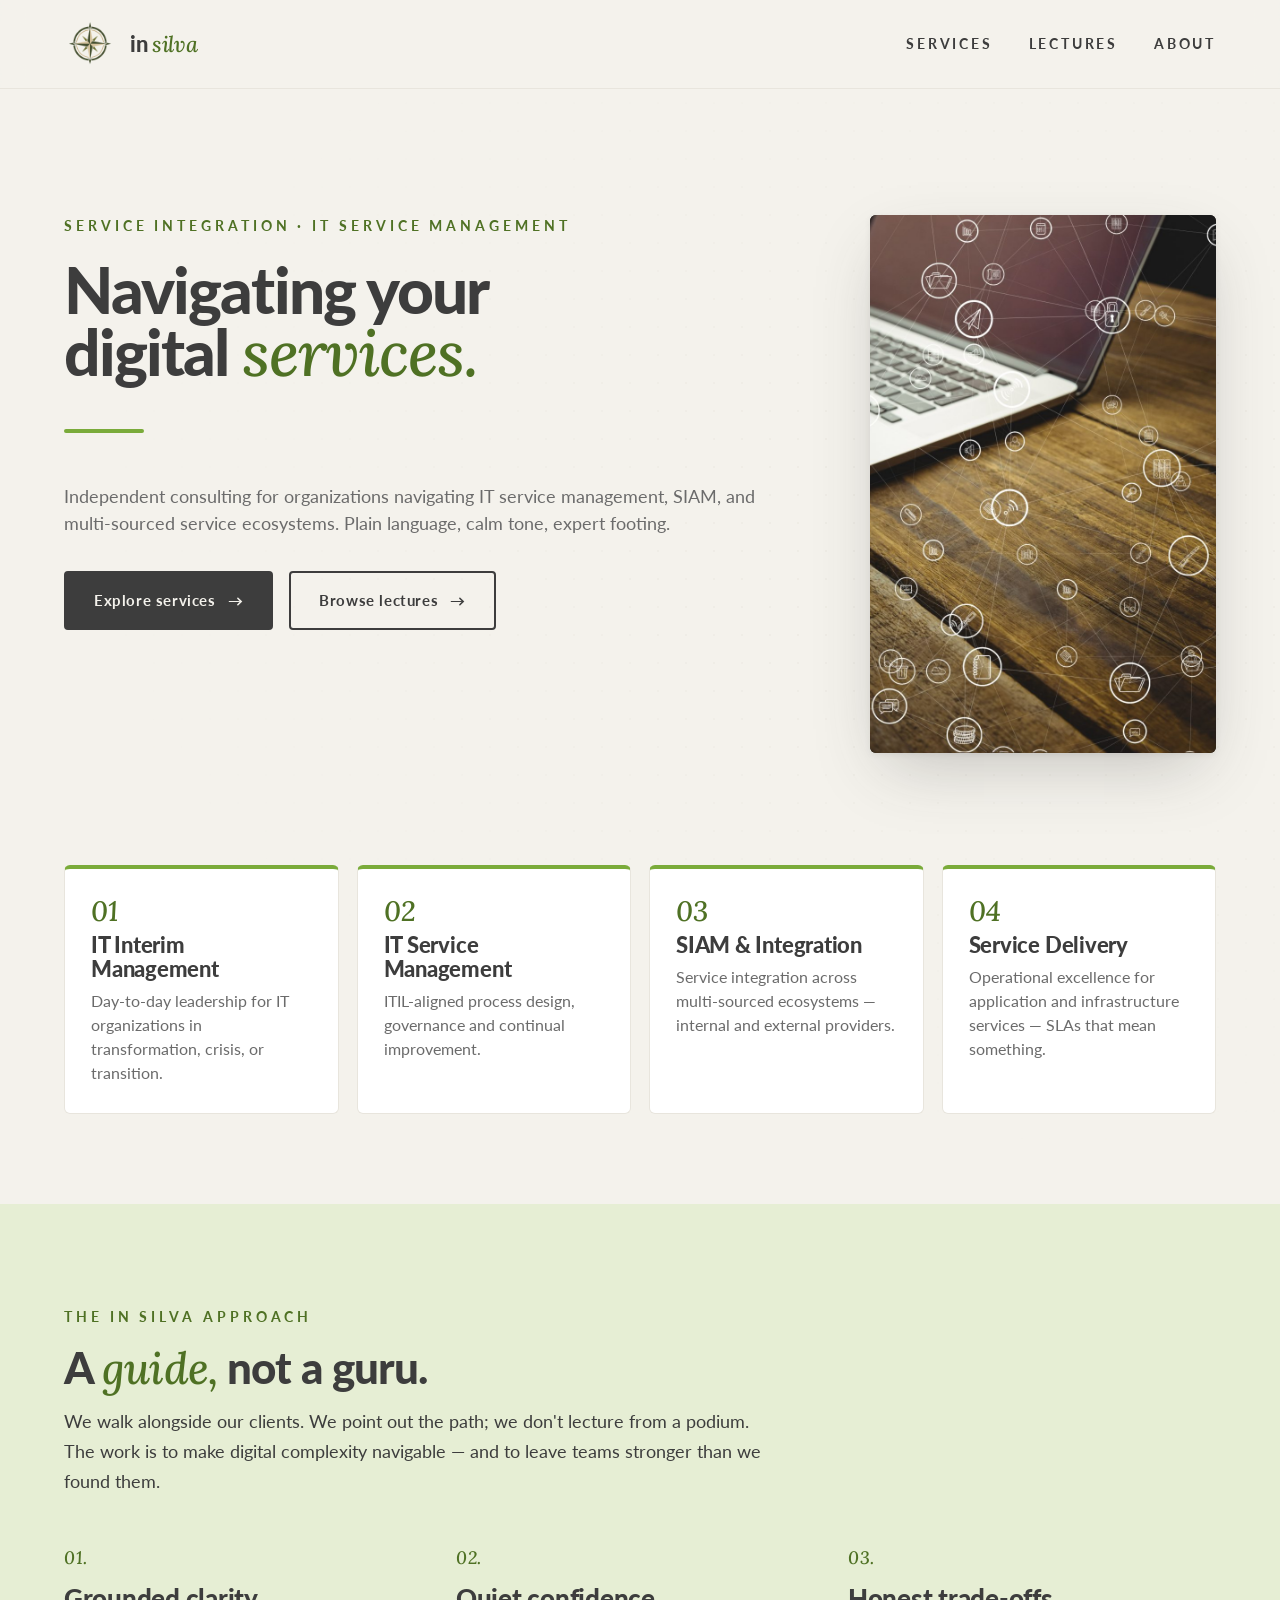
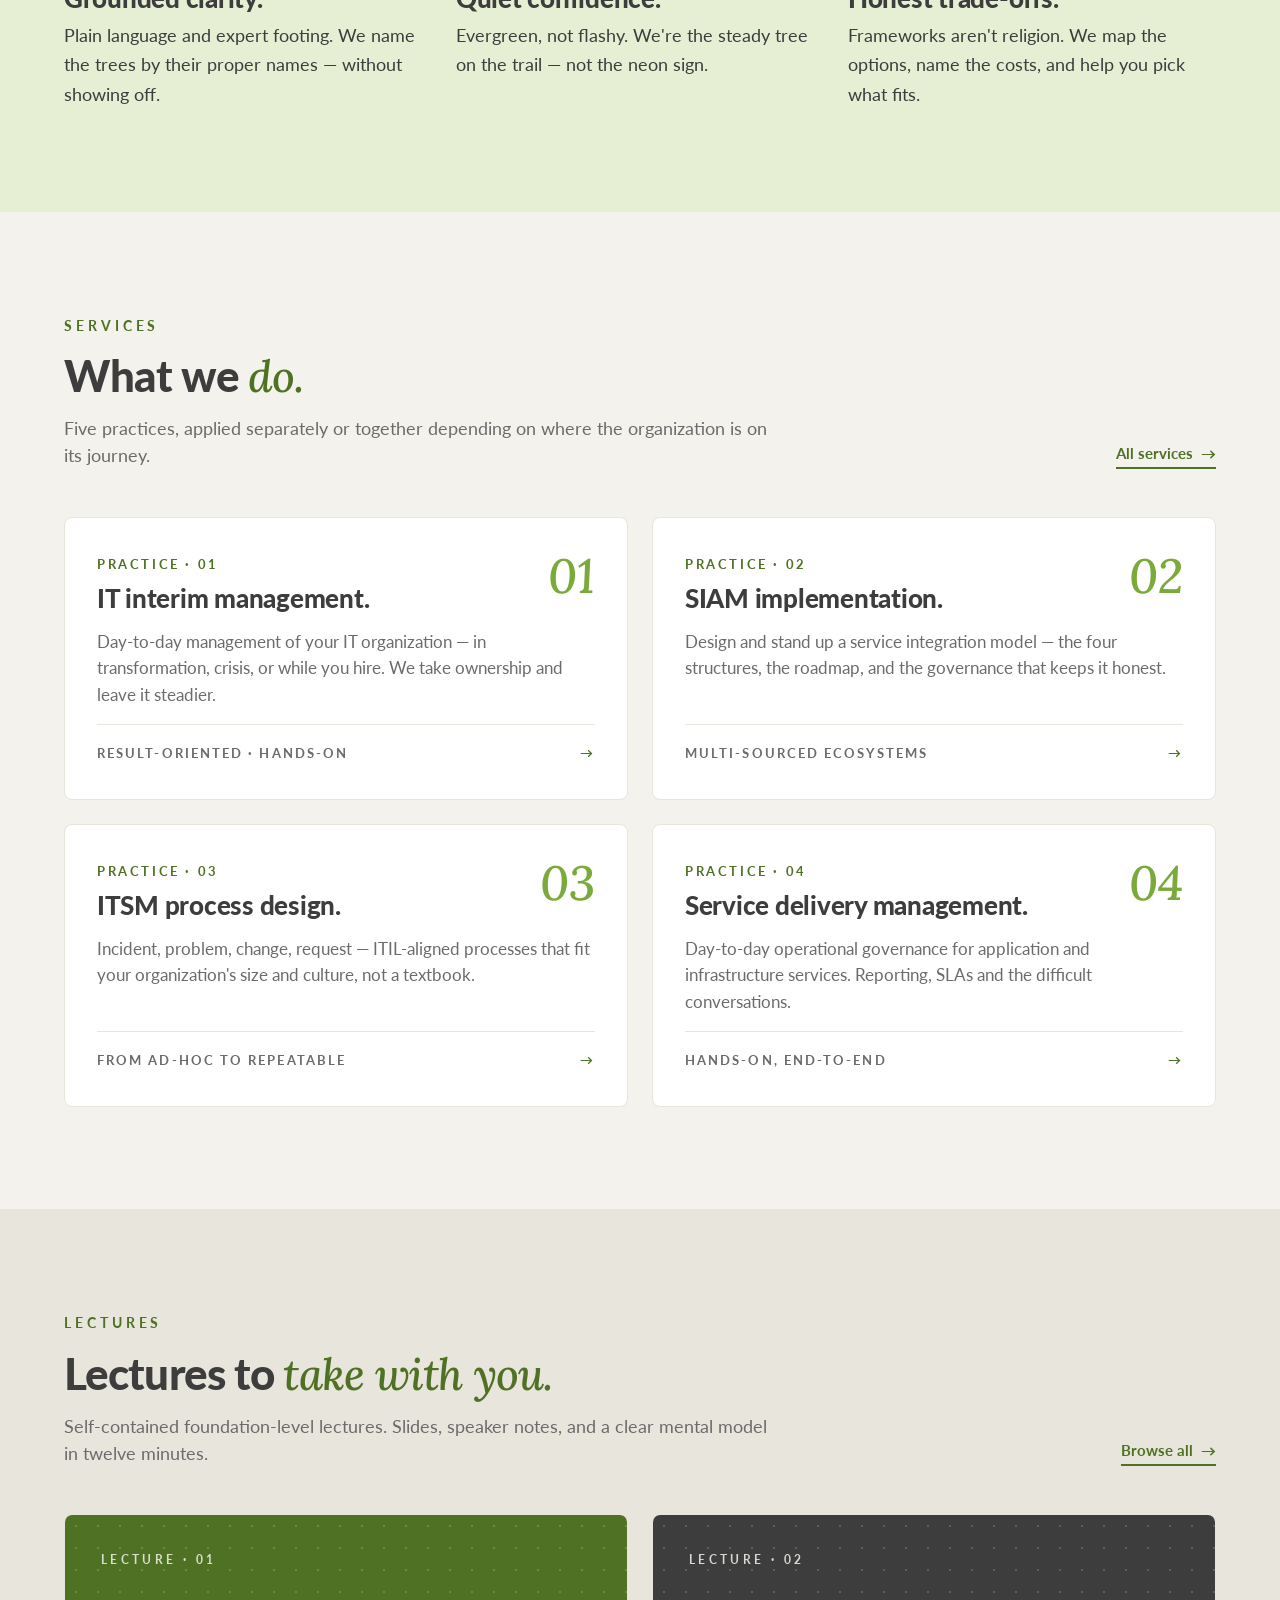
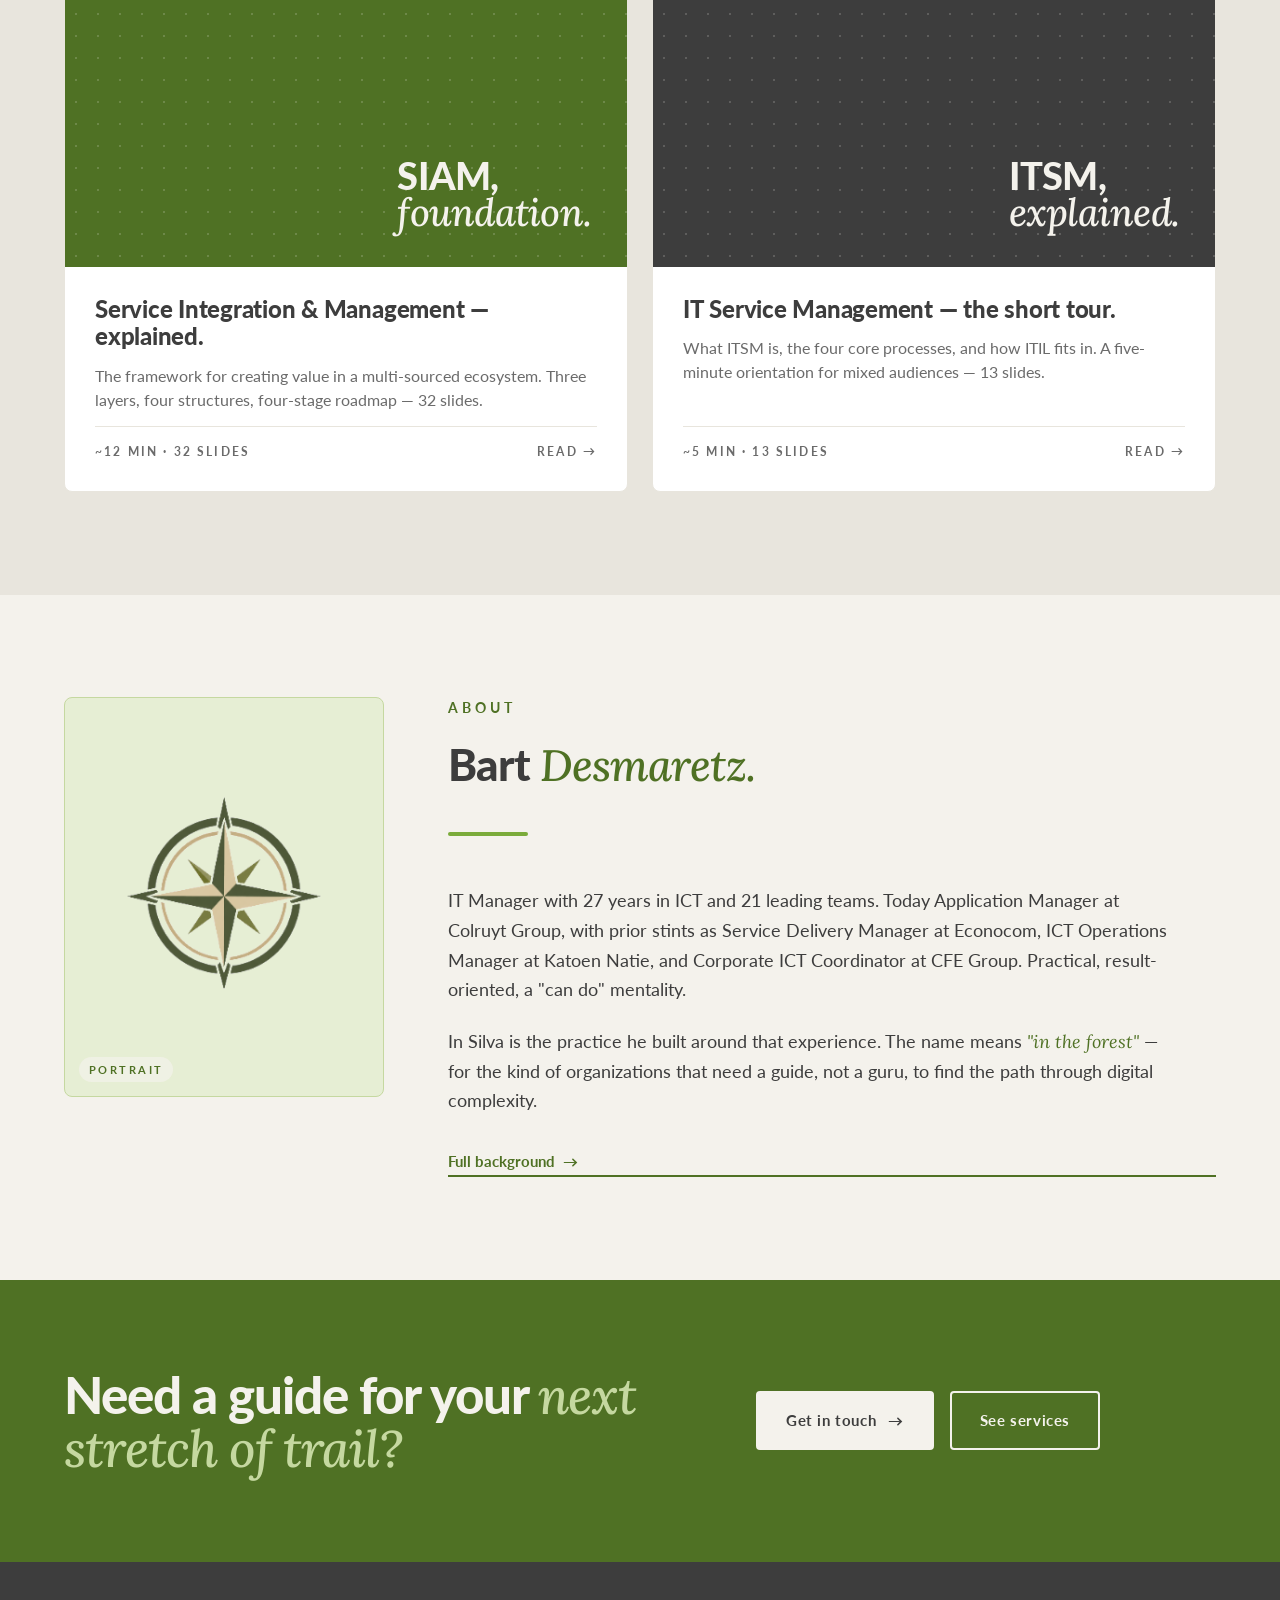
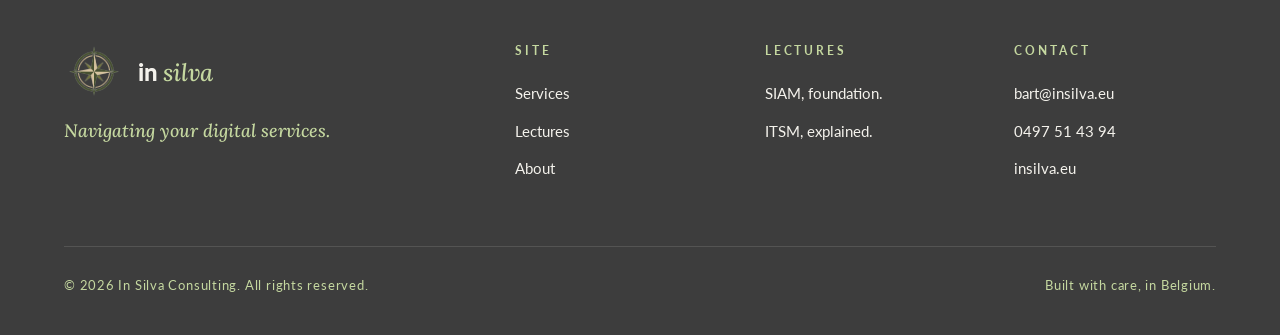
==== commit 4d76b9f1: "Add files via upload" ====
--- a/index.html
+++ b/index.html
@@ -16,16 +16,12 @@
 <nav class="nav">
   <div class="nav__inner">
     <a class="nav__brand" href="index.html">
-      <svg class="nav__mark" viewBox="0 0 200 200" aria-hidden="true">
-        <circle cx="100" cy="100" r="92" fill="none" stroke="currentColor" stroke-width="9"/>
-        <polygon points="100,40 145,128 55,128" fill="#7AAB3A" stroke="currentColor" stroke-width="7" stroke-linejoin="round"/>
-        <rect x="89" y="120" width="22" height="42" fill="currentColor"/>
-      </svg>
+      <img class="nav__mark" src="logo-compass.png" alt="In Silva mark" />
       <div class="nav__name">in <em>silva</em></div>
     </a>
     <div class="nav__menu">
       <a href="services.html">Services</a>
-      <a href="readers.html">Readers</a>
+      <a href="lectures.html">Lectures</a>
       <a href="about.html">About</a>
     </div>
   </div>
@@ -42,7 +38,7 @@
         <p class="lead">Independent consulting for organizations navigating IT service management, SIAM, and multi-sourced service ecosystems. Plain language, calm tone, expert footing.</p>
         <div class="hero__cta">
           <a class="btn" href="services.html">Explore services <span class="arrow">→</span></a>
-          <a class="btn btn--ghost" href="readers.html">Browse readers <span class="arrow">→</span></a>
+          <a class="btn btn--ghost" href="lectures.html">Browse lectures <span class="arrow">→</span></a>
         </div>
       </div>
       <figure class="hero__art" aria-label="A connected web of digital services around a laptop">
@@ -166,22 +162,22 @@
   </div>
 </section>
 
-<!-- ───────── READERS PREVIEW ───────── -->
+<!-- ───────── LECTURES PREVIEW ───────── -->
 <section class="section section--paper-deep">
   <div class="wrap">
     <div class="section__head">
       <div class="section__head-text">
-        <div class="eyebrow">Readers</div>
+        <div class="eyebrow">Lectures</div>
         <h2 class="title">Lectures to <em>take with you.</em></h2>
         <p class="lead">Self-contained foundation-level lectures. Slides, speaker notes, and a clear mental model in twelve minutes.</p>
       </div>
-      <a class="text-link" href="readers.html">Browse all <span class="arrow">→</span></a>
+      <a class="text-link" href="lectures.html">Browse all <span class="arrow">→</span></a>
     </div>
     <div class="grid-2">
-      <a class="reader" href="reader.html?id=siam-foundation">
+      <a class="reader" href="lecture.html?id=siam-foundation">
         <div class="reader__cover reader__cover--green reader__cover--dot">
           <div class="reader__cover-inner">
-            <div class="reader__cover-kicker">Reader · 01</div>
+            <div class="reader__cover-kicker">Lecture · 01</div>
             <h3>SIAM,<br/><em>foundation.</em></h3>
           </div>
         </div>
@@ -191,10 +187,10 @@
           <div class="reader__meta"><span>~12 min · 32 slides</span><span>Read →</span></div>
         </div>
       </a>
-      <a class="reader" href="reader.html?id=itsm-explained">
+      <a class="reader" href="lecture.html?id=itsm-explained">
         <div class="reader__cover reader__cover--charcoal reader__cover--dot">
           <div class="reader__cover-inner">
-            <div class="reader__cover-kicker">Reader · 02</div>
+            <div class="reader__cover-kicker">Lecture · 02</div>
             <h3>ITSM,<br/><em>explained.</em></h3>
           </div>
         </div>
@@ -213,11 +209,7 @@
   <div class="wrap">
     <div class="bio">
       <div class="bio__portrait" aria-hidden="true">
-        <svg viewBox="0 0 200 200">
-          <circle cx="100" cy="100" r="92" fill="none" stroke="currentColor" stroke-width="9"/>
-          <polygon points="100,40 145,128 55,128" fill="#7AAB3A" stroke="currentColor" stroke-width="7" stroke-linejoin="round"/>
-          <rect x="89" y="120" width="22" height="42" fill="currentColor"/>
-        </svg>
+        <img class="bio__portrait-img" src="logo-compass.png" alt="In Silva compass mark" />
       </div>
       <div class="bio__body">
         <div class="eyebrow">About</div>
@@ -248,28 +240,24 @@
     <div class="footer__top">
       <div class="footer__brand">
         <div class="footer__brand-mark">
-          <svg viewBox="0 0 200 200" aria-hidden="true">
-            <circle cx="100" cy="100" r="92" fill="none" stroke="currentColor" stroke-width="9"/>
-            <polygon points="100,40 145,128 55,128" fill="#7AAB3A" stroke="currentColor" stroke-width="7" stroke-linejoin="round"/>
-            <rect x="89" y="120" width="22" height="42" fill="currentColor"/>
-          </svg>
+          <img class="footer__brand-img" src="logo-compass.png" alt="" />
           <div class="footer__brand-name">in <em>silva</em></div>
         </div>
-        <p class="footer__tagline">Helping you through the digital forest.</p>
+        <p class="footer__tagline">Navigating your digital services.</p>
       </div>
       <div>
         <h4>Site</h4>
         <ul>
           <li><a href="services.html">Services</a></li>
-          <li><a href="readers.html">Readers</a></li>
+          <li><a href="lectures.html">Lectures</a></li>
           <li><a href="about.html">About</a></li>
         </ul>
       </div>
       <div>
-        <h4>Readers</h4>
+        <h4>Lectures</h4>
         <ul>
-          <li><a href="reader.html?id=siam-foundation">SIAM, foundation.</a></li>
-          <li><a href="reader.html?id=itsm-explained">ITSM, explained.</a></li>
+          <li><a href="lecture.html?id=siam-foundation">SIAM, foundation.</a></li>
+          <li><a href="lecture.html?id=itsm-explained">ITSM, explained.</a></li>
         </ul>
       </div>
       <div>
--- a/site.css
+++ b/site.css
@@ -1,6 +1,6 @@
 /* ─────────────────────────────────────────────────────────
    In Silva Consulting · site styles
-   Shared across index.html, services.html, readers.html, about.html
+   Shared across index.html, services.html, lectures.html, about.html
    ───────────────────────────────────────────────────────── */
 
 :root {
@@ -80,7 +80,7 @@
   color: var(--charcoal);
 }
 .nav__brand:hover { color: var(--charcoal); }
-.nav__mark { width: 38px; height: 38px; flex: none; color: var(--charcoal); }
+.nav__mark { width: 52px; height: 52px; flex: none; color: var(--charcoal); object-fit: contain; }
 .nav__name {
   font-size: 22px;
   font-weight: 900;
@@ -126,7 +126,7 @@
   .nav__inner { padding: 14px var(--pad-x); gap: 16px; }
   .nav__menu { gap: 14px; }
   .nav__menu a { font-size: 11px; letter-spacing: 0.12em; padding: 4px 0; }
-  .nav__mark { width: 30px; height: 30px; }
+  .nav__mark { width: 42px; height: 42px; }
   .nav__brand { gap: 10px; }
   .nav__name { font-size: 15px; }
 }
@@ -184,7 +184,7 @@
 
 .display {
   font-family: var(--sans);
-  font-size: clamp(40px, 6vw, 88px);
+  font-size: clamp(34px, 5vw, 72px);
   font-weight: 900;
   line-height: 0.98;
   letter-spacing: -0.03em;
@@ -221,7 +221,7 @@
 .section--green .title em { color: var(--green-soft); }
 
 .lead {
-  font-size: clamp(20px, 1.6vw, 26px);
+  font-size: clamp(17px, 1.4vw, 22px);
   line-height: 1.5;
   color: var(--charcoal-2);
   max-width: 780px;
@@ -345,7 +345,7 @@
   margin: 0 auto;
   padding: 0 var(--pad-x);
   display: grid;
-  grid-template-columns: 1fr;
+  grid-template-columns: minmax(0, 1fr);
   gap: 56px;
   align-items: center;
 }
@@ -356,9 +356,9 @@
   align-items: stretch;
 }
 @media (max-width: 800px) {
-  .hero__lead { grid-template-columns: 1fr; gap: 32px; }
-}
-.hero__copy { max-width: 880px; display: flex; flex-direction: column; gap: 22px; }
+  .hero__lead { grid-template-columns: minmax(0, 1fr); gap: 32px; }
+}
+.hero__copy { max-width: 880px; min-width: 0; display: flex; flex-direction: column; gap: 22px; }
 .hero__cta { display: flex; flex-wrap: wrap; gap: 16px; margin-top: 12px; }
 
 .hero__art {
@@ -611,11 +611,11 @@
 .grid-3 { display: grid; grid-template-columns: repeat(3, 1fr); gap: 24px; }
 .grid-4 { display: grid; grid-template-columns: repeat(4, 1fr); gap: 20px; }
 @media (max-width: 1000px) {
-  .grid-3 { grid-template-columns: repeat(2, 1fr); }
-  .grid-4 { grid-template-columns: repeat(2, 1fr); }
+  .grid-3 { grid-template-columns: repeat(2, minmax(0, 1fr)); }
+  .grid-4 { grid-template-columns: repeat(2, minmax(0, 1fr)); }
 }
 @media (max-width: 600px) {
-  .grid-2, .grid-3, .grid-4 { grid-template-columns: 1fr; }
+  .grid-2, .grid-3, .grid-4 { grid-template-columns: minmax(0, 1fr); }
 }
 
 .section__head {
@@ -636,7 +636,7 @@
   align-items: start;
 }
 @media (max-width: 900px) {
-  .bio { grid-template-columns: 1fr; gap: 36px; }
+  .bio { grid-template-columns: minmax(0, 1fr); gap: 36px; }
 }
 .bio__portrait {
   aspect-ratio: 4 / 5;
@@ -664,6 +664,7 @@
   border-radius: 999px;
 }
 .bio__portrait svg { width: 50%; height: 50%; color: var(--green-deep); opacity: 0.45; }
+.bio__portrait-img { width: 75%; height: auto; opacity: 0.95; }
 
 .bio__body { display: flex; flex-direction: column; gap: 22px; }
 .bio__body p { font-size: 18px; line-height: 1.65; color: var(--charcoal); max-width: 720px; }
@@ -730,7 +731,7 @@
   color: var(--charcoal); max-width: 720px;
 }
 @media (max-width: 700px) {
-  .career li { grid-template-columns: 1fr; gap: 8px; padding: 28px 0; }
+  .career li { grid-template-columns: minmax(0, 1fr); gap: 8px; padding: 28px 0; }
 }
 
 /* ── Cert list ───────────────────────────────────────── */
@@ -763,10 +764,11 @@
   margin-bottom: 64px;
 }
 @media (max-width: 900px) { .footer__top { grid-template-columns: 1fr 1fr; } }
-@media (max-width: 600px) { .footer__top { grid-template-columns: 1fr; gap: 32px; } }
+@media (max-width: 600px) { .footer__top { grid-template-columns: minmax(0, 1fr); gap: 32px; } }
 .footer__brand { display: flex; flex-direction: column; gap: 16px; }
 .footer__brand-mark { display: flex; align-items: center; gap: 14px; }
-.footer__brand-mark svg { width: 44px; height: 44px; color: var(--paper); }
+.footer__brand-mark svg,
+.footer__brand-img { width: 60px; height: 60px; color: var(--paper); object-fit: contain; }
 .footer__brand-name {
   font-size: 24px;
   font-weight: 900;
@@ -848,9 +850,9 @@
   gap: 40px;
 }
 @media (max-width: 800px) {
-  .service-row { grid-template-columns: 60px 1fr; gap: 24px; padding: 36px 0; }
+  .service-row { grid-template-columns: 60px minmax(0, 1fr); gap: 24px; padding: 36px 0; }
   .service-row__num { font-size: 52px; }
-  .service-row__body { grid-template-columns: 1fr; }
+  .service-row__body { grid-template-columns: minmax(0, 1fr); }
 }
 .service-row h3 {
   font-size: clamp(26px, 2.4vw, 36px);
@@ -905,7 +907,7 @@
   gap: 48px;
   align-items: center;
 }
-@media (max-width: 800px) { .cta-strip__inner { grid-template-columns: 1fr; } }
+@media (max-width: 800px) { .cta-strip__inner { grid-template-columns: minmax(0, 1fr); } }
 .cta-strip h2 {
   font-size: clamp(32px, 4vw, 56px);
   font-weight: 900;
